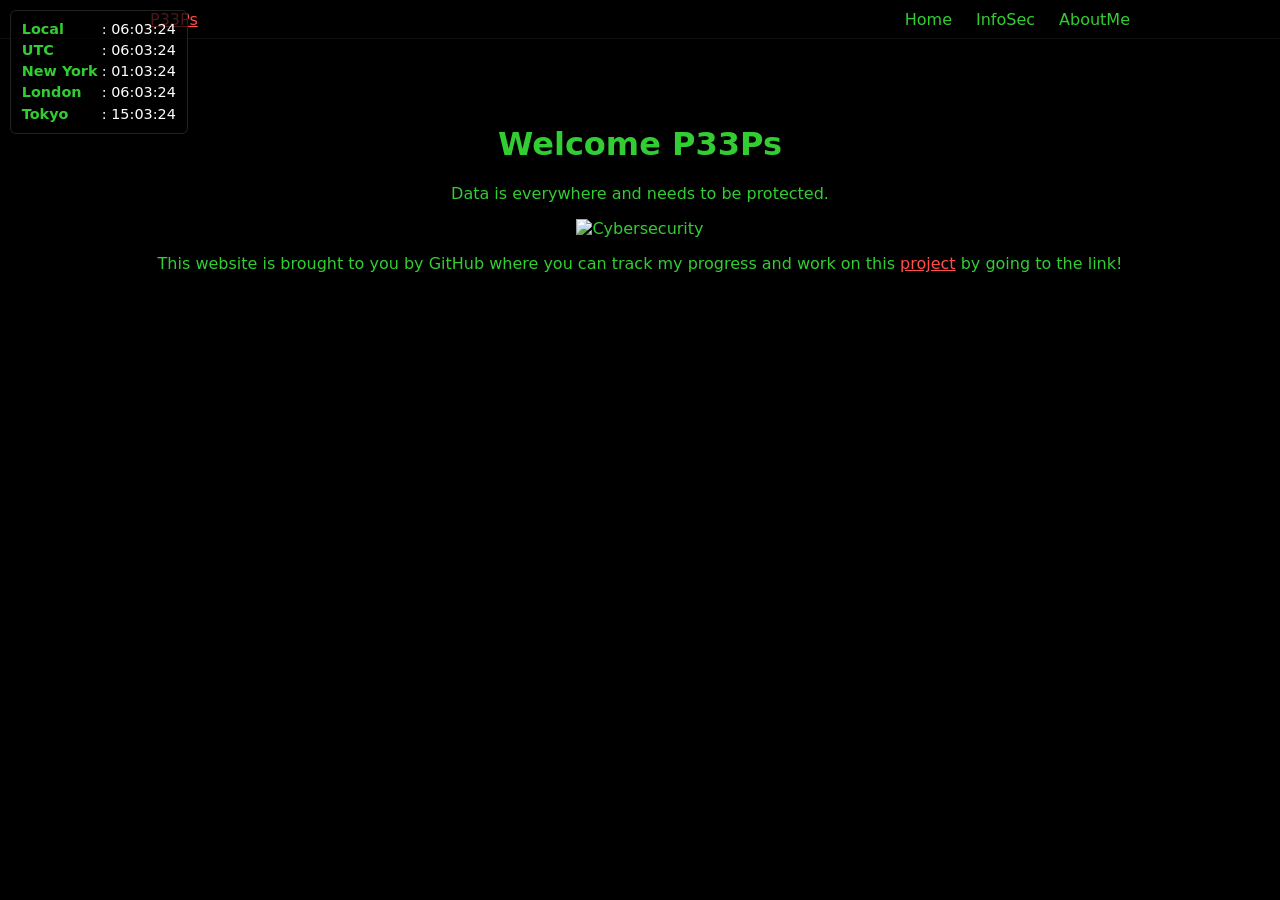
==== index.html @ c87a183b "Add site files and assets for GitHub Pages" ====
<!DOCTYPE html>
<html lang="en">
<head>
    <meta charset="UTF-8">
    <meta name="viewport" content="width=device-width, initial-scale=1.0">
    <title>Welcome P33Ps</title>
    <link rel="stylesheet" href="styles.css">
</head>
<body>
    <!-- Top-left timezone clock -->
    <div id="timezone-clock" aria-live="polite">
      <ul>
        <li><strong>Local</strong>: <span data-tz="local">--:--:--</span></li>
        <li><strong>UTC</strong>: <span data-tz="UTC">--:--:--</span></li>
        <li><strong>New York</strong>: <span data-tz="America/New_York">--:--:--</span></li>
        <li><strong>London</strong>: <span data-tz="Europe/London">--:--:--</span></li>
        <li><strong>Tokyo</strong>: <span data-tz="Asia/Tokyo">--:--:--</span></li>
      </ul>
    </div>

    <nav class="navigationbar">
        <div class="navigationbar__container">
            <a href="index.html" id="navigationbar__logo">P33Ps</a>
            <button class="navigationbar__toggle" id="mobile-menu" aria-controls="primary-navigation" aria-expanded="false" aria-label="Menu">
                <span class="bar"></span>
                <span class="bar"></span>
                <span class="bar"></span>
            </button>
            <ul class="navigationbar__menu" id="primary-navigation">
                <li class="navigation__item"><a href="index.html" class="navigationbar__links">Home</a></li>
                <li class="navigation__item"><a href="InfoSec.html" class="navigationbar__links">InfoSec</a></li>
                <li class="navigation__item"><a href="AboutMe.html" class="navigationbar__links">AboutMe</a></li>
            </ul>
        </div>
    </nav>

    <main style="text-align:center; padding: 1rem;">
        <h1>Welcome P33Ps</h1>
        <p>Data is everywhere and needs to be protected.</p>
        <img src="images/Hooded.png" alt="Cybersecurity" width="600" height="500">
        <p>This website is brought to you by GitHub where you can track my progress and work on this <a href="https://github.com/Welcome-P33Ps">project</a> by going to the link!</p>
    </main>

    <script src="app.js"></script>
</body>
</html>
---- styles.css ----
/* Basic site styles */
html, body {
  margin: 0;
  padding: 0;
  font-family: system-ui, -apple-system, "Segoe UI", Roboto, "Helvetica Neue", Arial;
  background-color: #000;
  color: #32CD32; /* limegreen */
}

/* Timezone clock (top-left) */
#timezone-clock {
  position: fixed;
  left: 0.6rem;
  top: 0.6rem;
  background: rgba(0,0,0,0.7);
  color: #fff;
  border: 1px solid #222;
  padding: 0.5rem 0.7rem;
  border-radius: 6px;
  z-index: 9999;
  font-size: 0.9rem;
  line-height: 1.2;
}
#timezone-clock ul {
  list-style: none;
  margin: 0;
  padding: 0;
}
#timezone-clock li {
  margin: 0;
  padding: 2px 0;
}
#timezone-clock strong {
  color: #32CD32;
  display: inline-block;
  width: 80px;
}

/* Navigation */
.navigationbar {
  width: 100%;
  background: rgba(0,0,0,0.85);
  border-bottom: 1px solid #111;
}
.navigationbar__container {
  display: flex;
  align-items: center;
  justify-content: space-between;
  max-width: 980px;
  margin: 0 auto;
  padding: 0.6rem;
}
.navigationbar__links {
  color: #32CD32;
  text-decoration: none;
  margin-left: 1rem;
}
.navigationbar__toggle {
  background: transparent;
  border: 0;
  display: none;
}
.navigationbar__menu {
  display: flex;
  gap: 0.5rem;
  margin: 0;
  padding: 0;
  list-style: none;
}

@media (max-width: 700px) {
  .navigationbar__toggle { display: inline-flex; }
  .navigationbar__menu { display: none; }
  .navigationbar__menu.active { display: flex; flex-direction: column; }
}

main { max-width: 980px; margin: 3rem auto; }

a { color: #ff4d4d; }
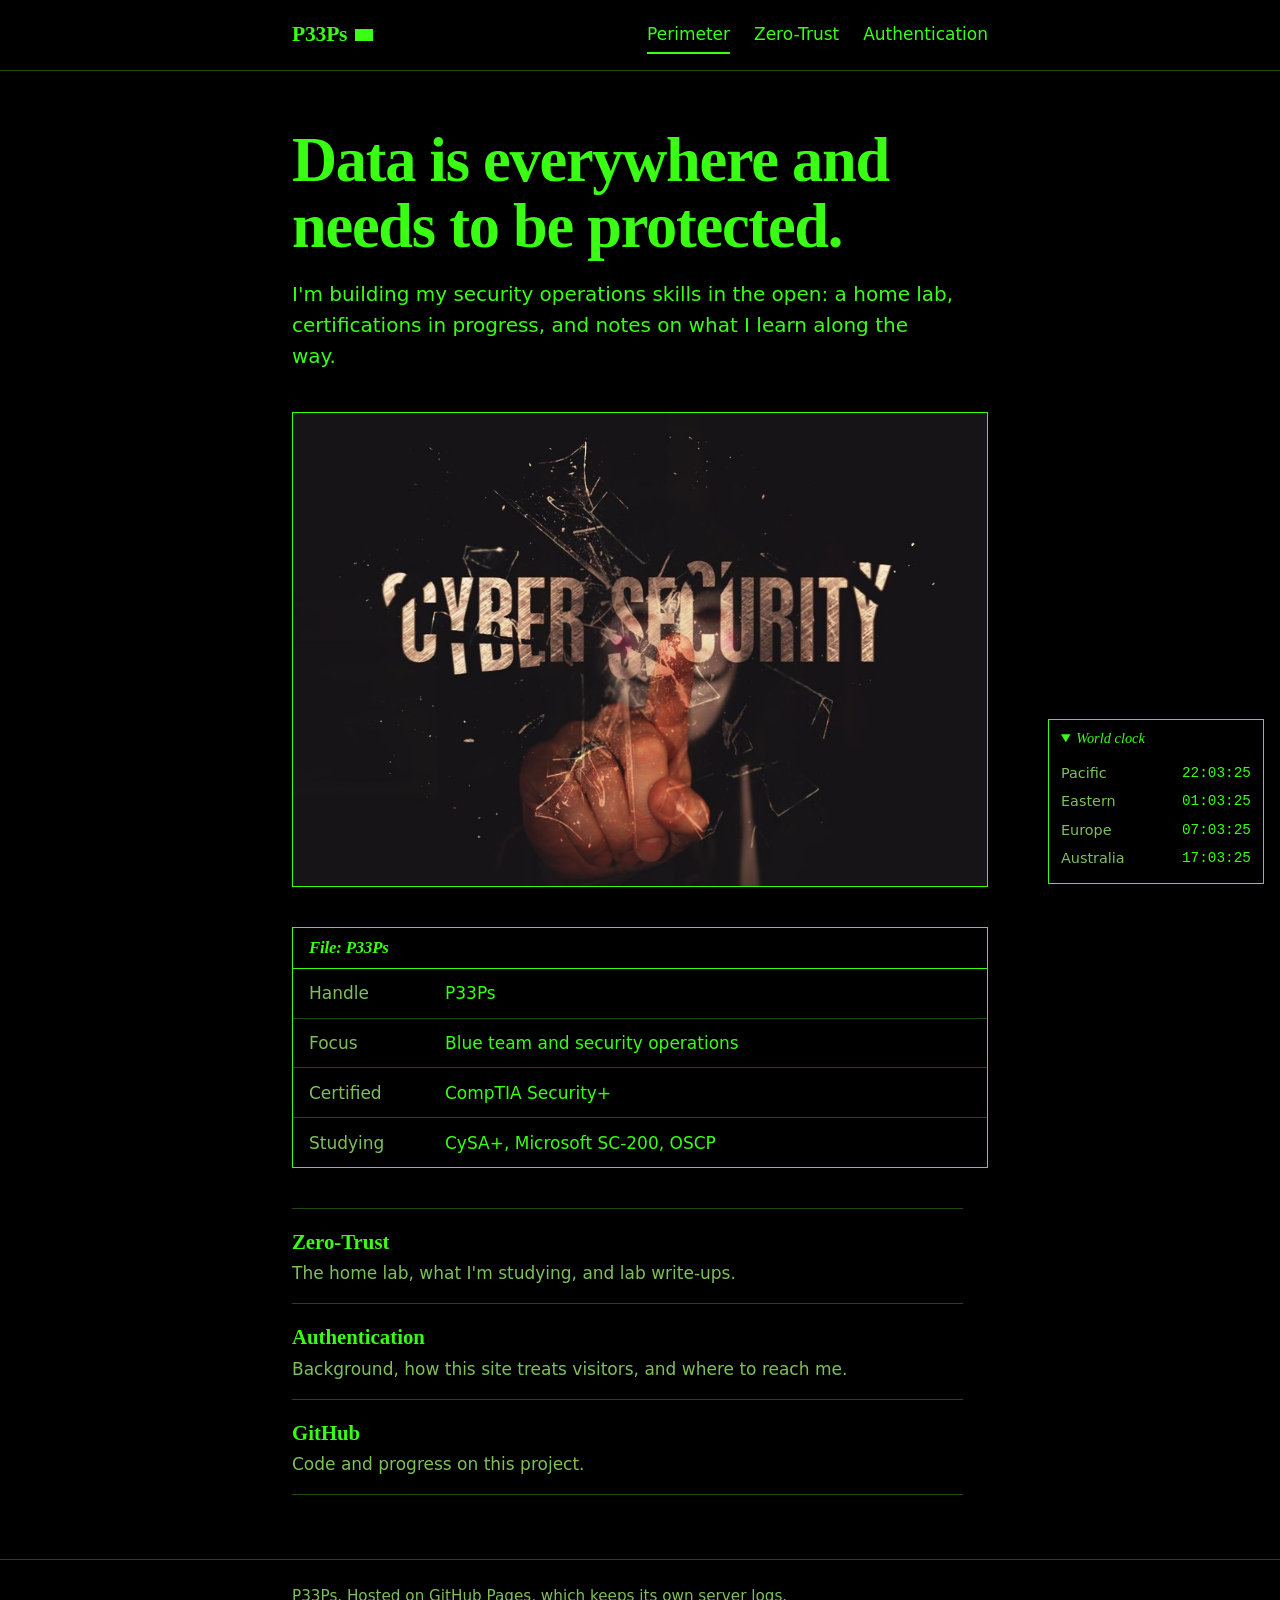
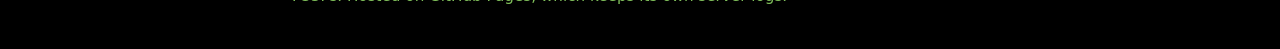
==== commit 42d1f5a4: "Changing the website look added more info and pictures again" ====
--- a/index.html
+++ b/index.html
@@ -1,46 +1,79 @@
 <!DOCTYPE html>
 <html lang="en">
 <head>
-    <meta charset="UTF-8">
-    <meta name="viewport" content="width=device-width, initial-scale=1.0">
-    <title>Welcome P33Ps</title>
-    <link rel="stylesheet" href="styles.css">
+<meta charset="utf-8">
+<meta name="viewport" content="width=device-width, initial-scale=1">
+<meta http-equiv="Content-Security-Policy" content="default-src 'none'; img-src 'self'; style-src 'self'; script-src 'self'; base-uri 'none'; form-action 'none'">
+<meta name="referrer" content="no-referrer">
+<meta name="color-scheme" content="dark">
+<title>P33Ps</title>
+<meta name="description" content="Security operations and detection notes from P33Ps.">
+<link rel="icon" href="favicon.svg" type="image/svg+xml">
+<link rel="stylesheet" href="styles.css">
 </head>
 <body>
-    <!-- Top-left timezone clock -->
-    <div id="timezone-clock" aria-live="polite">
+<a class="skip" href="#main">Skip to content</a>
+
+<header class="site-header">
+  <div class="wrap">
+    <a class="wordmark" href="index.html">P33Ps</a>
+    <nav class="site-nav" aria-label="Main">
       <ul>
-        <li><strong>Local</strong>: <span data-tz="local">--:--:--</span></li>
-        <li><strong>UTC</strong>: <span data-tz="UTC">--:--:--</span></li>
-        <li><strong>New York</strong>: <span data-tz="America/New_York">--:--:--</span></li>
-        <li><strong>London</strong>: <span data-tz="Europe/London">--:--:--</span></li>
-        <li><strong>Tokyo</strong>: <span data-tz="Asia/Tokyo">--:--:--</span></li>
+        <li><a href="index.html" aria-current="page">Perimeter</a></li>
+        <li><a href="zero-trust.html">Zero-Trust</a></li>
+        <li><a href="authentication.html">Authentication</a></li>
       </ul>
-    </div>
+    </nav>
+  </div>
+</header>
 
-    <nav class="navigationbar">
-        <div class="navigationbar__container">
-            <a href="index.html" id="navigationbar__logo">P33Ps</a>
-            <button class="navigationbar__toggle" id="mobile-menu" aria-controls="primary-navigation" aria-expanded="false" aria-label="Menu">
-                <span class="bar"></span>
-                <span class="bar"></span>
-                <span class="bar"></span>
-            </button>
-            <ul class="navigationbar__menu" id="primary-navigation">
-                <li class="navigation__item"><a href="index.html" class="navigationbar__links">Home</a></li>
-                <li class="navigation__item"><a href="InfoSec.html" class="navigationbar__links">InfoSec</a></li>
-                <li class="navigation__item"><a href="AboutMe.html" class="navigationbar__links">AboutMe</a></li>
-            </ul>
-        </div>
-    </nav>
+<main id="main">
+  <div class="wrap">
+    <h1>Data is everywhere and needs to be protected.</h1>
+    <p class="lead">I'm building my security operations skills in the open: a home lab, certifications in progress, and notes on what I learn along the way.</p>
 
-    <main style="text-align:center; padding: 1rem;">
-        <h1>Welcome P33Ps</h1>
-        <p>Data is everywhere and needs to be protected.</p>
-        <img src="images/Hooded.png" alt="Cybersecurity" width="600" height="500">
-        <p>This website is brought to you by GitHub where you can track my progress and work on this <a href="https://github.com/Welcome-P33Ps">project</a> by going to the link!</p>
-    </main>
+    <figure class="photo">
+      <img src="images/cyber-security.jpg" width="867" height="591" alt="A hand pressing a shattering glass screen with the words cyber security across it, a masked figure faintly visible behind.">
+    </figure>
 
-    <script src="app.js"></script>
+    <section class="file" aria-labelledby="file-title">
+      <h2 class="file-title" id="file-title">File: P33Ps</h2>
+      <dl class="rows">
+        <dt>Handle</dt>
+        <dd>P33Ps</dd>
+        <dt>Focus</dt>
+        <dd>Blue team and security operations</dd>
+        <dt>Certified</dt>
+        <dd>CompTIA Security+</dd>
+        <dt>Studying</dt>
+        <dd>CySA+, Microsoft SC-200, OSCP</dd>
+      </dl>
+    </section>
+
+    <ul class="paths">
+      <li><a href="zero-trust.html"><span class="name">Zero-Trust</span><span class="desc">The home lab, what I'm studying, and lab write-ups.</span></a></li>
+      <li><a href="authentication.html"><span class="name">Authentication</span><span class="desc">Background, how this site treats visitors, and where to reach me.</span></a></li>
+      <li><a href="https://github.com/Welcome-P33Ps" rel="me noopener noreferrer"><span class="name">GitHub</span><span class="desc">Code and progress on this project.</span></a></li>
+    </ul>
+  </div>
+</main>
+
+<footer class="site-footer">
+  <div class="wrap">
+    <p>P33Ps. Hosted on GitHub Pages, which keeps its own server logs.</p>
+  </div>
+</footer>
+<aside class="clock" id="clock" aria-label="World clock">
+  <details open>
+    <summary>World clock</summary>
+    <ul>
+      <li><span class="zone">Pacific</span><span class="time" data-tz="America/Los_Angeles">--:--:--</span></li>
+      <li><span class="zone">Eastern</span><span class="time" data-tz="America/New_York">--:--:--</span></li>
+      <li><span class="zone">Europe</span><span class="time" data-tz="Europe/Berlin">--:--:--</span></li>
+      <li><span class="zone">Australia</span><span class="time" data-tz="Australia/Sydney">--:--:--</span></li>
+    </ul>
+  </details>
+</aside>
+<script src="clock.js"></script>
 </body>
 </html>
--- a/styles.css
+++ b/styles.css
@@ -1,79 +1,408 @@
-/* Basic site styles */
-html, body {
-  margin: 0;
-  padding: 0;
-  font-family: system-ui, -apple-system, "Segoe UI", Roboto, "Helvetica Neue", Arial;
-  background-color: #000;
-  color: #32CD32; /* limegreen */
-}
-
-/* Timezone clock (top-left) */
-#timezone-clock {
-  position: fixed;
-  left: 0.6rem;
-  top: 0.6rem;
-  background: rgba(0,0,0,0.7);
-  color: #fff;
-  border: 1px solid #222;
-  padding: 0.5rem 0.7rem;
-  border-radius: 6px;
-  z-index: 9999;
-  font-size: 0.9rem;
-  line-height: 1.2;
-}
-#timezone-clock ul {
-  list-style: none;
-  margin: 0;
-  padding: 0;
-}
-#timezone-clock li {
-  margin: 0;
-  padding: 2px 0;
-}
-#timezone-clock strong {
-  color: #32CD32;
-  display: inline-block;
-  width: 80px;
-}
-
-/* Navigation */
-.navigationbar {
-  width: 100%;
-  background: rgba(0,0,0,0.85);
-  border-bottom: 1px solid #111;
-}
-.navigationbar__container {
+/* P33Ps — static site styles. System fonts only: no external requests. */
+
+:root {
+  /* Change --lime to retune the whole site. Everything else derives from it. */
+  --lime: #39ff14;
+  --paper: #000000;
+  --panel: #000000;
+  --ink: var(--lime);
+  --muted: #7fbf5a;
+  --rule: #1f4a14;
+  --link: var(--lime);
+  --mark: var(--lime);
+  --bar: var(--lime);
+  --bar-edge: var(--lime);
+  --serif: "Iowan Old Style", "Palatino Linotype", Palatino, "Book Antiqua", Georgia, serif;
+  --sans: ui-sans-serif, system-ui, -apple-system, "Segoe UI", Roboto, "Helvetica Neue", Arial, sans-serif;
+}
+
+*,
+*::before,
+*::after {
+  box-sizing: border-box;
+}
+
+html {
+  -webkit-text-size-adjust: 100%;
+  text-size-adjust: 100%;
+}
+
+body {
+  margin: 0;
+  background: var(--paper);
+  color: var(--ink);
+  font: 1.0625rem/1.65 var(--sans);
+}
+
+::selection {
+  background: var(--mark);
+  color: #000;
+}
+
+.wrap {
+  max-width: 46rem;
+  margin: 0 auto;
+  padding: 0 1.25rem;
+}
+
+.skip {
+  position: absolute;
+  left: -999px;
+  top: 0;
+  padding: 0.5rem 0.75rem;
+  background: var(--ink);
+  color: var(--paper);
+}
+
+.skip:focus {
+  left: 0.5rem;
+  top: 0.5rem;
+  z-index: 10;
+}
+
+/* Header and navigation */
+
+.site-header {
+  position: sticky;
+  top: 0;
+  z-index: 15;
+  background: var(--paper);
+  border-bottom: 1px solid var(--rule);
+}
+
+.site-header .wrap {
   display: flex;
+  flex-wrap: wrap;
   align-items: center;
   justify-content: space-between;
-  max-width: 980px;
-  margin: 0 auto;
-  padding: 0.6rem;
-}
-.navigationbar__links {
-  color: #32CD32;
+  gap: 0.5rem 1.5rem;
+  padding-top: 1rem;
+  padding-bottom: 1rem;
+}
+
+.wordmark {
+  display: inline-flex;
+  align-items: center;
+  gap: 0.5rem;
+  font-family: var(--serif);
+  font-size: 1.35rem;
+  font-weight: 700;
+  letter-spacing: -0.01em;
+  color: var(--ink);
   text-decoration: none;
-  margin-left: 1rem;
-}
-.navigationbar__toggle {
-  background: transparent;
-  border: 0;
-  display: none;
-}
-.navigationbar__menu {
+}
+
+.wordmark::after {
+  content: "";
+  width: 1.1rem;
+  height: 0.7rem;
+  background: var(--mark);
+}
+
+.site-nav ul {
   display: flex;
-  gap: 0.5rem;
+  flex-wrap: wrap;
+  gap: 0.25rem 1.5rem;
   margin: 0;
   padding: 0;
   list-style: none;
 }
 
-@media (max-width: 700px) {
-  .navigationbar__toggle { display: inline-flex; }
-  .navigationbar__menu { display: none; }
-  .navigationbar__menu.active { display: flex; flex-direction: column; }
-}
-
-main { max-width: 980px; margin: 3rem auto; }
-
-a { color: #ff4d4d; }
+.site-nav a {
+  display: inline-block;
+  padding: 0.25rem 0;
+  color: var(--ink);
+  text-decoration: none;
+  border-bottom: 2px solid transparent;
+}
+
+.site-nav a:hover {
+  border-bottom-color: var(--rule);
+}
+
+.site-nav a[aria-current="page"] {
+  border-bottom-color: var(--mark);
+}
+
+/* Type */
+
+main {
+  padding: 3.5rem 0 4rem;
+}
+
+h1,
+h2 {
+  font-family: var(--serif);
+  font-weight: 700;
+  color: var(--ink);
+}
+
+h1 {
+  margin: 0 0 1.25rem;
+  font-size: clamp(2.2rem, 6.5vw, 3.9rem);
+  line-height: 1.06;
+  letter-spacing: -0.02em;
+}
+
+h2 {
+  margin: 3rem 0 0.75rem;
+  font-size: 1.6rem;
+  line-height: 1.2;
+  letter-spacing: -0.01em;
+}
+
+p {
+  margin: 0 0 1.1rem;
+  max-width: 62ch;
+}
+
+.lead {
+  font-size: 1.25rem;
+  line-height: 1.55;
+  max-width: 52ch;
+  margin-bottom: 2.5rem;
+}
+
+a {
+  color: var(--link);
+  text-underline-offset: 0.18em;
+}
+
+a:hover {
+  text-decoration-thickness: 2px;
+}
+
+:focus-visible {
+  outline: 3px solid var(--link);
+  outline-offset: 3px;
+  border-radius: 2px;
+}
+
+.plain {
+  margin: 0 0 1.25rem;
+  padding-left: 1.2rem;
+  max-width: 62ch;
+}
+
+.plain li {
+  margin-bottom: 0.4rem;
+}
+
+/* Photo on the home page */
+
+.photo {
+  margin: 0 0 2.5rem;
+}
+
+.photo img {
+  display: block;
+  width: 100%;
+  height: auto;
+  border: 1px solid var(--ink);
+}
+
+/* The case file: rows of label and value */
+
+.file {
+  border: 1px solid var(--ink);
+  background: var(--panel);
+  margin: 0 0 0.9rem;
+}
+
+.file-title {
+  margin: 0;
+  padding: 0.6rem 1rem;
+  border-bottom: 1px solid var(--ink);
+  font-family: var(--serif);
+  font-style: italic;
+  font-size: 1.05rem;
+}
+
+.rows {
+  display: grid;
+  grid-template-columns: 8.5rem 1fr;
+  margin: 0;
+}
+
+.rows dt,
+.rows dd {
+  margin: 0;
+  padding: 0.65rem 1rem;
+  border-top: 1px solid var(--rule);
+}
+
+.rows dt:first-of-type,
+.rows dt:first-of-type + dd {
+  border-top: 0;
+}
+
+.rows dt {
+  color: var(--muted);
+}
+
+.note {
+  max-width: 62ch;
+  margin: 0 0 1rem;
+  color: var(--muted);
+  font-size: 0.95rem;
+}
+
+.sr-only {
+  position: absolute;
+  width: 1px;
+  height: 1px;
+  margin: -1px;
+  padding: 0;
+  overflow: hidden;
+  clip: rect(0, 0, 0, 0);
+  white-space: nowrap;
+  border: 0;
+}
+
+/* Paths on the home page */
+
+.paths {
+  margin: 2.5rem 0 0;
+  padding: 0;
+  list-style: none;
+  max-width: 62ch;
+}
+
+.paths li {
+  border-top: 1px solid var(--rule);
+}
+
+.paths li:last-child {
+  border-bottom: 1px solid var(--rule);
+}
+
+.paths a {
+  display: block;
+  padding: 1rem 0;
+  text-decoration: none;
+  color: var(--ink);
+}
+
+.paths .name {
+  display: block;
+  font-family: var(--serif);
+  font-size: 1.3rem;
+  font-weight: 700;
+  color: var(--link);
+}
+
+.paths a:hover .name {
+  text-decoration: underline;
+  text-decoration-thickness: 2px;
+  text-underline-offset: 0.18em;
+}
+
+.paths .desc {
+  display: block;
+  color: var(--muted);
+}
+
+/* Footer */
+
+.site-footer {
+  border-top: 1px solid var(--rule);
+  color: var(--muted);
+  font-size: 0.95rem;
+}
+
+.site-footer .wrap {
+  padding-top: 1.5rem;
+  padding-bottom: 2.5rem;
+}
+
+.site-footer p {
+  margin: 0;
+}
+
+/* Floating world clock. Hidden until clock.js confirms it can run. */
+
+.clock {
+  display: none;
+  position: fixed;
+  right: 1rem;
+  bottom: 1rem;
+  z-index: 20;
+  min-width: 13.5rem;
+  background: var(--paper);
+  border: 1px solid var(--ink);
+  font-size: 0.9rem;
+  font-variant-numeric: tabular-nums;
+}
+
+.clock.ready {
+  display: block;
+}
+
+.clock summary {
+  padding: 0.4rem 0.75rem;
+  cursor: pointer;
+  font-family: var(--serif);
+  font-style: italic;
+}
+
+.clock ul {
+  margin: 0;
+  padding: 0.15rem 0.75rem 0.6rem;
+  list-style: none;
+}
+
+.clock li {
+  display: flex;
+  justify-content: space-between;
+  gap: 1rem;
+  padding: 0.15rem 0;
+}
+
+.clock .zone {
+  color: var(--muted);
+}
+
+.clock .time {
+  font-family: ui-monospace, SFMono-Regular, Menlo, Consolas, monospace;
+}
+
+@media (max-width: 34rem) {
+  .clock {
+    left: 0;
+    right: 0;
+    bottom: 0;
+    min-width: 0;
+    border-width: 1px 0 0;
+  }
+
+  .clock ul {
+    display: grid;
+    grid-template-columns: 1fr 1fr;
+    gap: 0 1.5rem;
+  }
+
+  .site-footer .wrap {
+    padding-bottom: 5.5rem;
+  }
+}
+
+/* Small screens */
+
+@media (max-width: 34rem) {
+  main {
+    padding-top: 2.5rem;
+  }
+
+  .rows {
+    grid-template-columns: 1fr;
+  }
+
+  .rows dt {
+    padding-bottom: 0;
+  }
+
+  .rows dd {
+    border-top: 0;
+  }
+}
+
